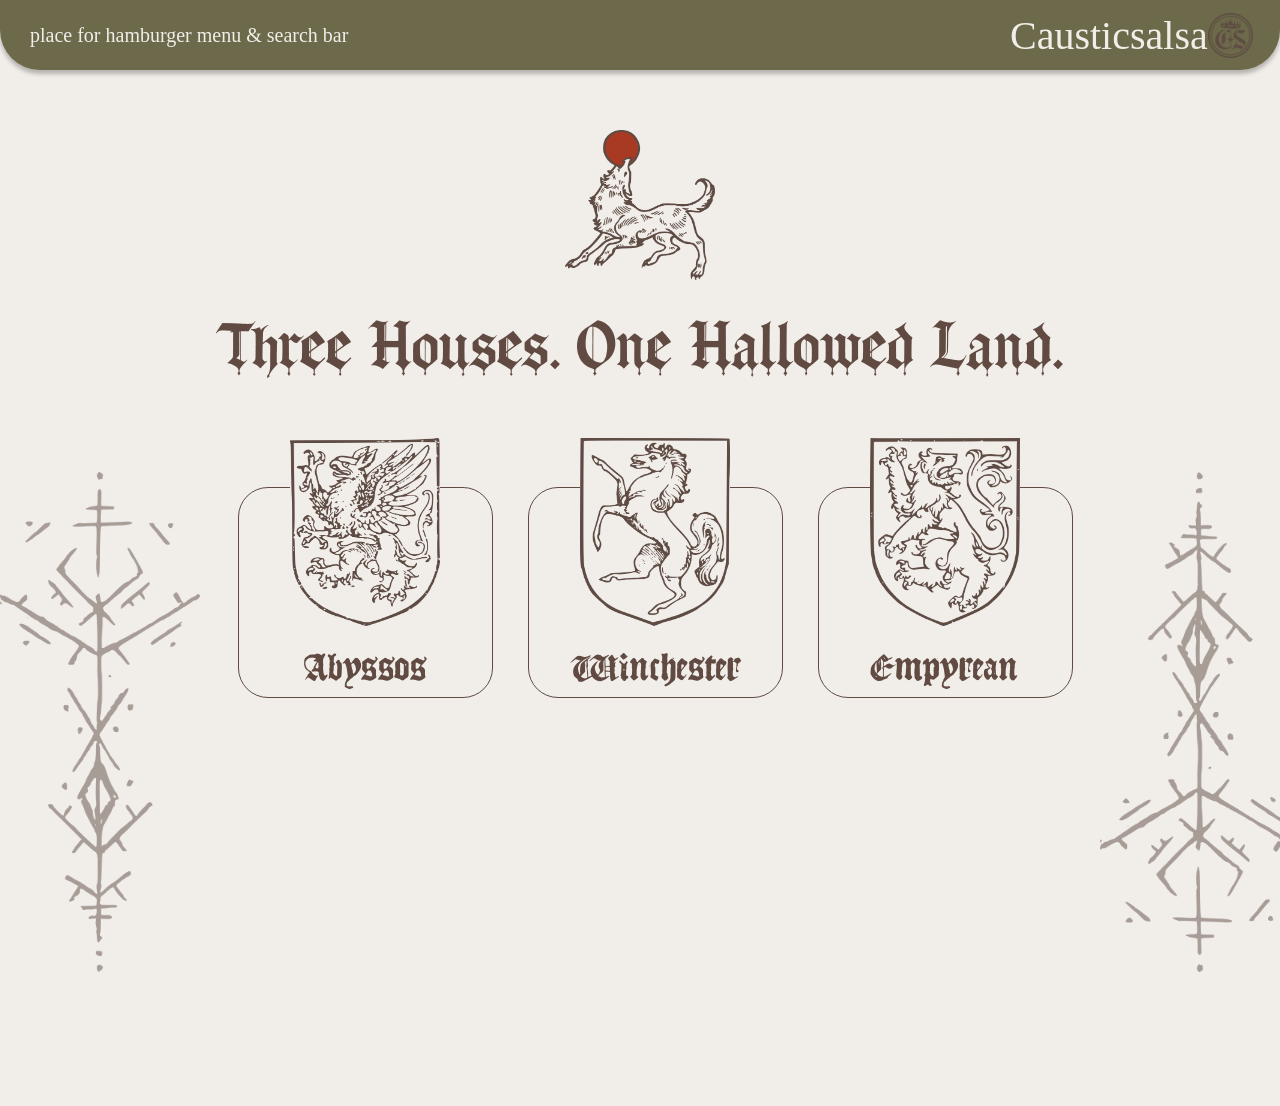
==== three-houses.html @ 1ee5941f "begin copying over structure and editing three houses home page" ====
<!DOCTYPE html>
<html lang="en">
<head>
    <meta charset="UTF-8">
    <meta name="viewport" content="width=device-width, initial-scale=1.0">
    <title>a tale of three houses</title>
    <link rel="stylesheet" href="./stylesheets/three-houses.css">
</head>

<body>

<!-- sticky strip, top -->
    <div class="top-strip">
        <div class="top-strip-content">
        <p> place for hamburger menu & search bar </p>
            <div class="top-strip-logo">
                <p>Causticsalsa</p>
                <img src="./images/landing/causticsalsa-logo.png" width="45" height="45" alt="logo">
            </div>
        </div>
    </div>

    <div class="content">
        <div class="header"> 
            <div class="header-image">
                <img src="./images/three-houses/header-image-wolf.png" width="150" height="150" alt="wolf gnawing the sun">
            </div>
            <div class="header-text">
                <p>Three Houses. One Hallowed Land.</p>
            </div>

        </div>
        <div class="spread-container">
            <div class="decoration">
                <img src="./images/three-houses/decoration-upward.png" width="200" height="500" alt="rune">
            </div>
            <div class="house-container">
                <div class="house">
                    <div class="house-border">
                        <div class="house-sigil">
                            <img src="./images/three-houses/griffin-sigil.png" width="150" height="188" alt="griffin sigil">
                        </div>
                        <div class="house-name">
                            <p>
                                Abyssos
                            </p>
                        </div>
                    </div>
                </div>
                <div class="house">
                    <div class="house-border">
                        <div class="house-sigil">
                            <img src="./images/three-houses/colt-sigil.png" width="150" height="188" alt="colt sigil">
                        </div>
                        <div class="house-name">
                            <p>
                                Winchester
                            </p>
                        </div>
                    </div>
                </div>
                <div class="house">
                    <div class="house-border">
                        <div class="house-sigil">
                            <img src="./images/three-houses/lion-sigil.png" width="150" height="188" alt="lion sigil">
                        </div>
                        <div class="house-name">
                            <p>
                                Empyrean
                            </p>
                        </div>
                    </div>
                </div>
            </div>
            <div class="decoration">
                <img src="./images/three-houses/decoration-downward.png" width="200" height="500" alt="rune">
            </div>
        </div>

    </div>

</body>
---- stylesheets/three-houses.css ----
html, body {
  overscroll-behavior-y: none;
}

@font-face {
  font-family: 'Grimoire Noire';
  src: url('../fonts/GrimoireNoire.otf') format('opentype');
  font-weight: normal;
  font-style: normal;
  font-display: swap;
}

@font-face {
  font-family: 'Canterbury';
  src: url('../fonts/Canterbury.ttf') format('opentype');
  font-weight: normal;
  font-style: normal;
  font-display: swap;
}

@font-face {
  font-family: 'Landsknecht';
  src: url('../fonts/Landsknecht.otf') format('opentype');
  font-weight: normal;
  font-style: normal;
  font-display: swap;
}

* {
    margin: 0px 0px 0px 0px;
    padding: 0px;
    box-sizing: border-box;
}

body {
    background-color: #F1EEE9;
    margin: 0px 0px 0px 0px;
    color: #614A42;
}

/* sticky strip, top */
.top-strip {
        position: sticky;
        top: 0px;
        margin: 0px;
        width: 100%;
        height: 70px;
        border-radius: 0px 0px 40px 40px;
        background-color: #6C6A4A;
        z-index: 100;
        box-shadow: 0px 4px 4px rgba(0, 0, 0, 0.25);
        color: #F1EEE9;
    }
    
        .top-strip-content {
            display: flex;
            justify-content: center;
            align-items: center;
            height: 100%;
            margin: 0px 30px auto 30px;
            justify-content: space-between;
            font-family: 'Canterbury', serif;
            font-size: 20px;
        }

            .top-strip-logo {
                font-family: 'Canterbury', serif;
                font-size: 40px;
                justify-content: space-between;
                display: flex;
                align-items: center;
                width: 240px;
            }

/* content */
.content {
        display: flex;
        flex-direction: column;
        justify-content: center;
        background-color: #F1EEE9;
        border-radius: 70px;
        margin: 30px auto 100px auto;
    }

    .header {
        margin: auto;
        text-align: center;
    }

        .header-image {
            margin: 30px auto 30px auto;
        }

        .header-text {
            font-family: 'Grimoire Noire', serif;
            font-size: 65px;
        }

    .spread-container {
        display: flex;
        margin: 80px auto 30px auto;
        justify-content: space-between;
    }

        .decoration {
            width: 210px;
            /* background-color: #6C6A4A; */
            margin: auto;
        }

        .house-container {
            margin: 10px;
            display: flex;
            justify-content: space-between;
        }

        .house {
            width: 280px;
            margin: 5px;
            /* background-color: #6C6A4A; */
            align-items: center;
        }
        
            .house-border {
                border: 1.5px solid #614A42;
                border-radius: 30px;
                width: 255px;
                padding: 10px;
                text-align: center;
                margin: auto;
            }

                .house-sigil {
                    margin-top: -60px;
                }

                .house-name {
                    font-family: 'Landsknecht', serif;
                    font-size: 35px;
                    margin-top: 20px;
                }
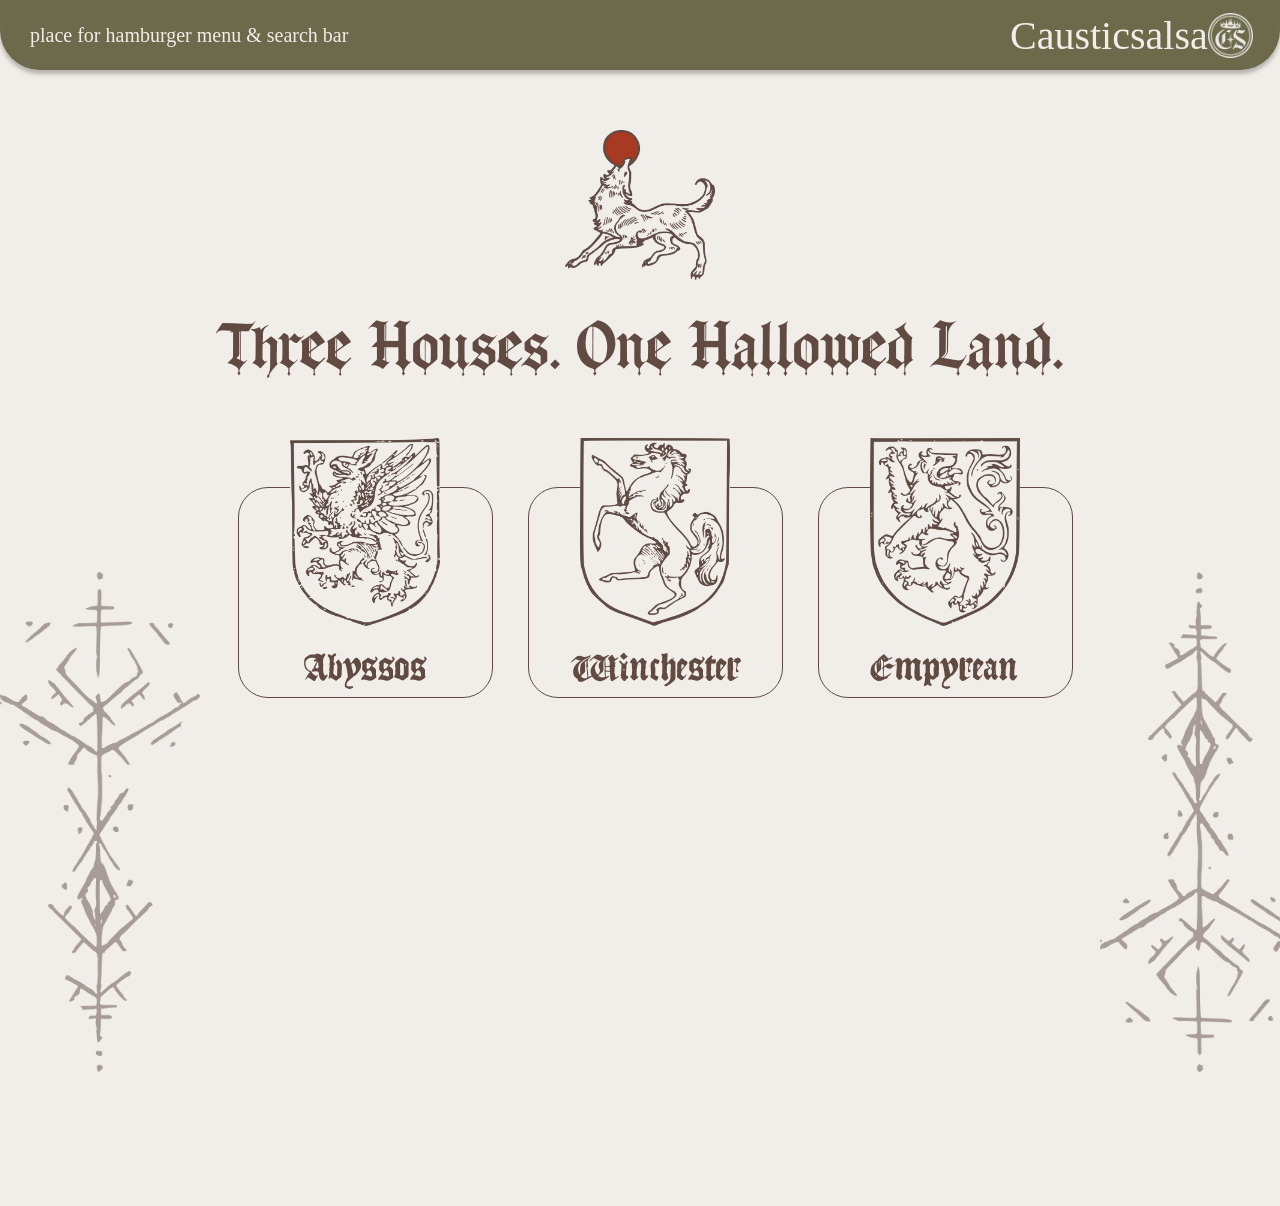
==== commit 9a19f763: "add backlink and fix decorations" ====
--- a/three-houses.html
+++ b/three-houses.html
@@ -14,8 +14,12 @@
         <div class="top-strip-content">
         <p> place for hamburger menu & search bar </p>
             <div class="top-strip-logo">
-                <p>Causticsalsa</p>
-                <img src="./images/landing/causticsalsa-logo.png" width="45" height="45" alt="logo">
+                <a href="./index.html">
+                    <p>
+                        Causticsalsa
+                    </p>
+                </a>
+                <img src="./images/three-houses/causticsalsa-logo-brown.png" width="45" height="45" alt="logo">
             </div>
         </div>
     </div>
--- a/stylesheets/three-houses.css
+++ b/stylesheets/three-houses.css
@@ -36,6 +36,11 @@
     background-color: #F1EEE9;
     margin: 0px 0px 0px 0px;
     color: #614A42;
+}
+
+a {
+  text-decoration: none;
+  color: #F1EEE9;
 }
 
 /* sticky strip, top */
@@ -104,8 +109,8 @@
 
         .decoration {
             width: 210px;
+            margin-top: 100px;
             /* background-color: #6C6A4A; */
-            margin: auto;
         }
 
         .house-container {
@@ -122,7 +127,7 @@
         }
         
             .house-border {
-                border: 1.5px solid #614A42;
+                border: 1.75px solid #614A42;
                 border-radius: 30px;
                 width: 255px;
                 padding: 10px;
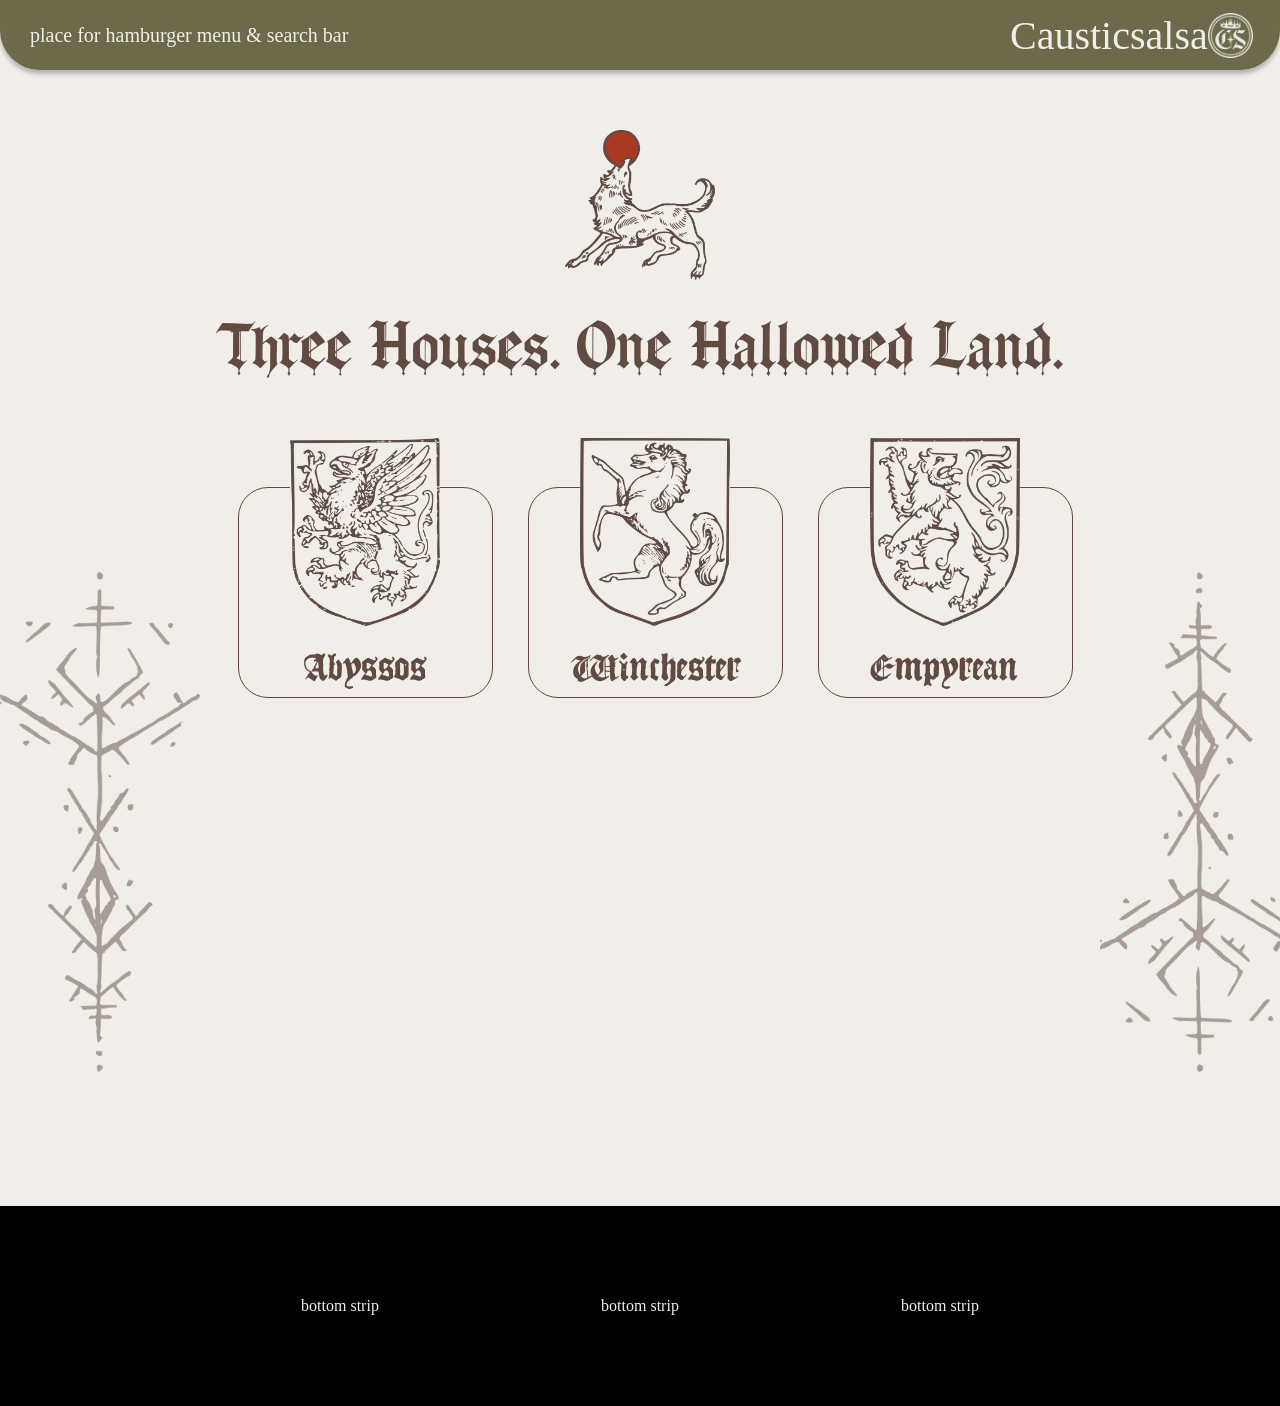
==== commit 25ae411a: "add bottom banner" ====
--- a/three-houses.html
+++ b/three-houses.html
@@ -83,4 +83,23 @@
 
     </div>
 
+    <!-- sticky strip, bottom -->
+    <div class="bottom-strip">
+        <div class="bottom-strip-text">
+        <p>
+            bottom strip
+        </p>
+        </div>
+        <div class="bottom-strip-text">
+        <p>
+            bottom strip
+        </p>
+        </div>
+        <div class="bottom-strip-text">
+        <p>
+            bottom strip
+        </p>
+        </div>
+    </div>
+    
 </body>
--- a/stylesheets/three-houses.css
+++ b/stylesheets/three-houses.css
@@ -143,4 +143,24 @@
                     font-family: 'Landsknecht', serif;
                     font-size: 35px;
                     margin-top: 20px;
-                }+                }
+
+/* sticky strip, bottom */
+    .bottom-strip {
+        bottom: 0px;
+        margin: 0px;
+        width: 100%;
+        height: 200px;
+        background-color: black;
+        box-shadow: 0px 4px 4px rgba(0, 0, 0, 0.25);
+        display: flex;
+        flex-direction: row;
+        justify-content: center;
+        align-items: center;
+    }
+
+        .bottom-strip-text {
+            width: 300px;
+            text-align: center;
+            color: #F1EEE9;
+        }
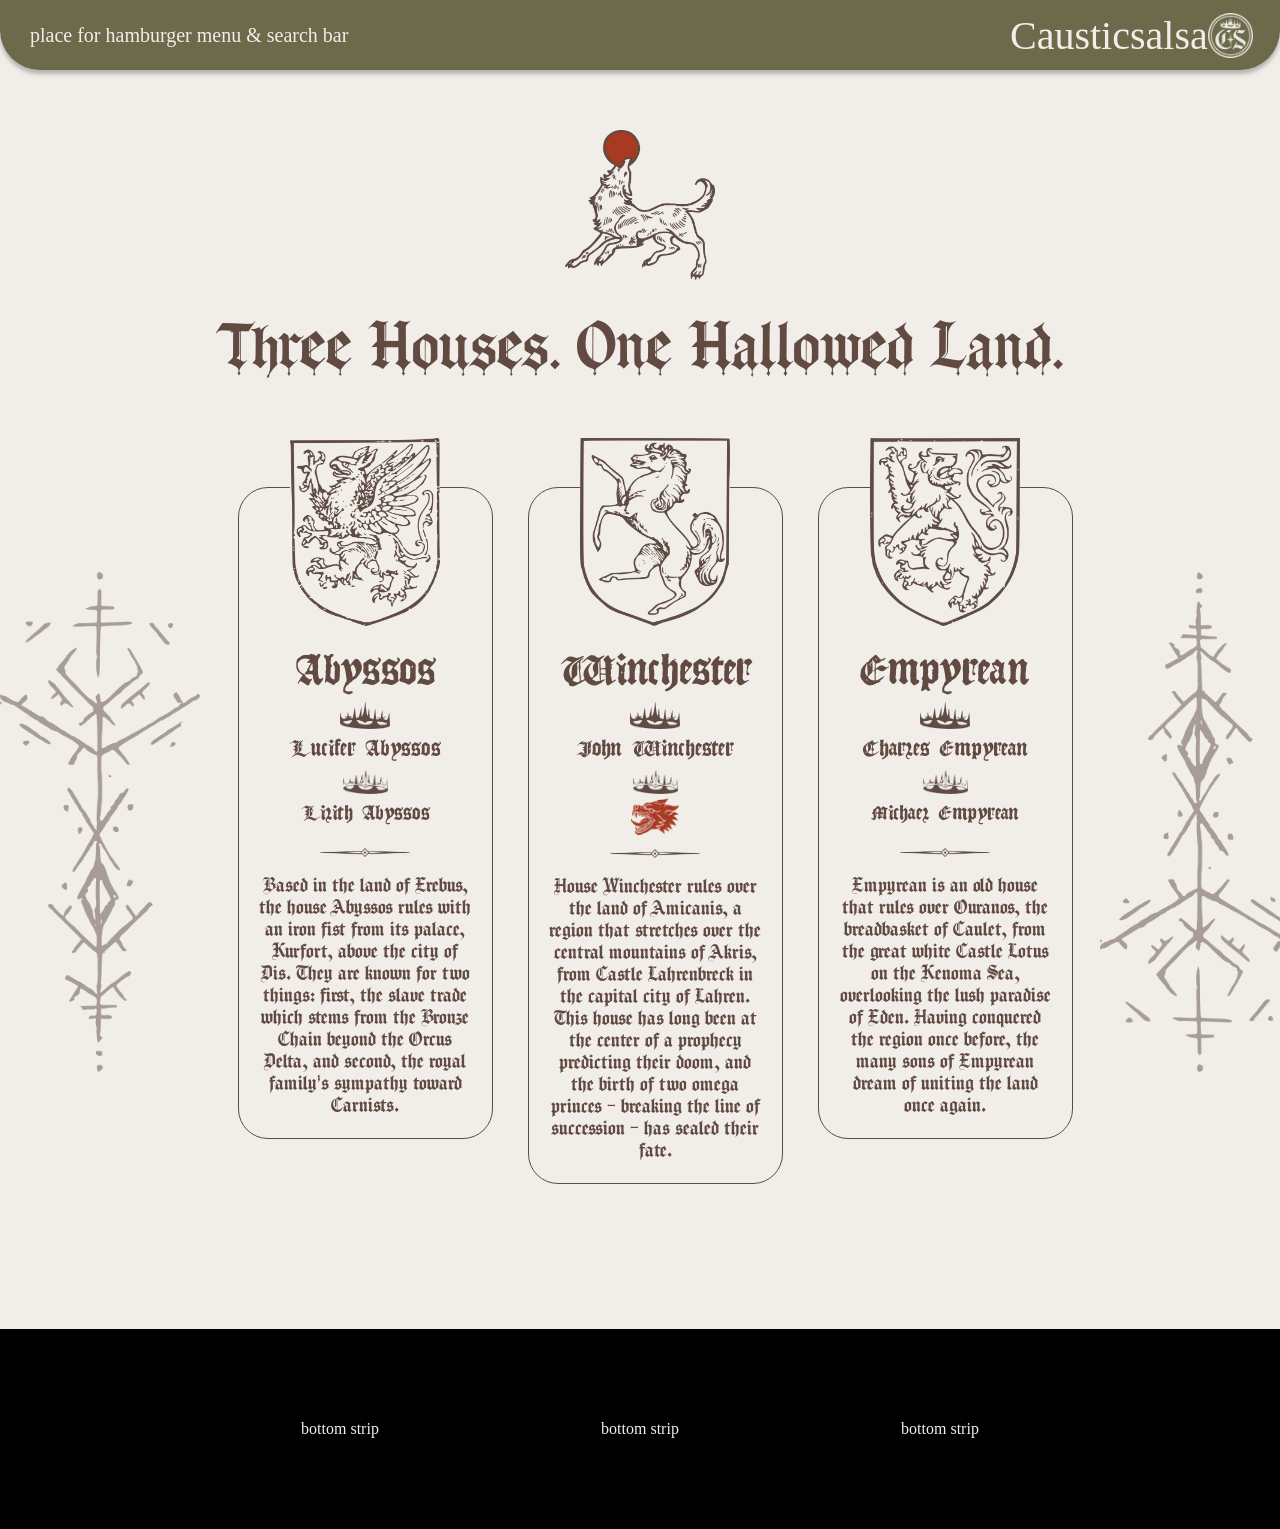
==== commit 6db477f2: "add content to each house column" ====
--- a/three-houses.html
+++ b/three-houses.html
@@ -49,6 +49,30 @@
                                 Abyssos
                             </p>
                         </div>
+                        <div class="ruler-crown">
+                            <img src="./images/three-houses/filled-crown.png" width="50" height="27" alt="crown">
+                        </div>
+                        <div class="ruler">
+                            <p> 
+                                Lucifer Abyssos
+                            </p>
+                        </div>
+                        <div class="small-crown">
+                            <img src="./images/three-houses/unfilled-crown.png" width="45" height="24" alt="crown">
+                        </div>
+                        <div class="small-ruler">
+                            <p>
+                                Lilith Abyssos
+                            </p>
+                        </div>
+                        <div class="divider">
+                            <img src="./images/three-houses/divider.png" width="90" height="9" alt="divider">
+                        </div>
+                        <div class="house-summary">
+                            <p>
+                                Based in the land of Erebus, the house Abyssos rules with an iron fist from its palace, Kurfort, above the city of Dis. They are known for two things: first, the slave trade which stems from the Bronze Chain beyond the Orcus Delta, and second, the royal family’s sympathy toward Carnists. 
+                            </p>
+                        </div>
                     </div>
                 </div>
                 <div class="house">
@@ -61,6 +85,28 @@
                                 Winchester
                             </p>
                         </div>
+                        <div class="ruler-crown">
+                            <img src="./images/three-houses/filled-crown.png" width="50" height="27" alt="crown">
+                        </div>
+                        <div class="ruler">
+                            <p> 
+                                John Winchester
+                            </p>
+                        </div>
+                        <div class="small-crown">
+                            <img src="./images/three-houses/unfilled-crown.png" width="45" height="24" alt="crown">
+                        </div>
+                        <div class="winchester-wolf">
+                            <img src="./images/three-houses/red-wolf.png" width="48" height="37" alt="red-wolf">
+                        </div>
+                        <div class="divider">
+                            <img src="./images/three-houses/divider.png" width="90" height="9" alt="divider">
+                        </div>
+                        <div class="house-summary">
+                            <p>
+                                House Winchester rules over the land of Amicanis, a region that stretches over the central mountains of Akris, from Castle Lahrenbreck in the capital city of Lahren. This house has long been at the center of a prophecy predicting their doom, and the birth of two omega princes – breaking the line of succession – has sealed their fate.
+                            </p>
+                        </div>
                     </div>
                 </div>
                 <div class="house">
@@ -71,6 +117,30 @@
                         <div class="house-name">
                             <p>
                                 Empyrean
+                            </p>
+                        </div>
+                        <div class="ruler-crown">
+                            <img src="./images/three-houses/filled-crown.png" width="50" height="27" alt="crown">
+                        </div>
+                        <div class="ruler">
+                            <p> 
+                                Charles Empyrean
+                            </p>
+                        </div>
+                        <div class="small-crown">
+                            <img src="./images/three-houses/unfilled-crown.png" width="45" height="24" alt="crown">
+                        </div>
+                        <div class="small-ruler">
+                            <p>
+                                Michael Empyrean
+                            </p>
+                        </div>
+                        <div class="divider">
+                            <img src="./images/three-houses/divider.png" width="90" height="9" alt="divider">
+                        </div>
+                        <div class="house-summary">
+                            <p>
+                                Empyrean is an old house that rules over Ouranos, the breadbasket of Caulet, from the great white Castle Lotus on the Kenoma Sea, overlooking the lush paradise of Eden. Having conquered the region once before, the many sons of Empyrean dream of uniting the land once again.
                             </p>
                         </div>
                     </div>
--- a/stylesheets/three-houses.css
+++ b/stylesheets/three-houses.css
@@ -21,6 +21,14 @@
 @font-face {
   font-family: 'Landsknecht';
   src: url('../fonts/Landsknecht.otf') format('opentype');
+  font-weight: normal;
+  font-style: normal;
+  font-display: swap;
+}
+
+@font-face {
+  font-family: 'Highborne Blackletter';
+  src: url('../fonts/HighborneBlackletter.otf') format('opentype');
   font-weight: normal;
   font-style: normal;
   font-display: swap;
@@ -141,9 +149,43 @@
 
                 .house-name {
                     font-family: 'Landsknecht', serif;
-                    font-size: 35px;
+                    font-size: 40px;
                     margin-top: 20px;
                 }
+
+                .ruler-crown {
+                    margin: 10px auto 5px auto;
+                }
+
+                .ruler {
+                    font-family: 'Landsknecht', serif;
+                    font-size: 21px;
+                }
+
+                .small-crown {
+                    margin: 10px auto 5px auto;
+
+                }
+
+                .small-ruler {
+                    font-family: 'Landsknecht', serif;
+                    font-size: 19px;
+                }
+
+                .divider {
+                    margin: 20px auto 15px auto;
+                }
+
+                .house-summary {
+                    font-family: 'Highborne Blackletter', serif;
+                    font-size: 20px;
+                    margin: 10px;
+                }
+
+                .winchester-wolf {
+                    margin: -5px auto -15px auto;
+                }
+
 
 /* sticky strip, bottom */
     .bottom-strip {
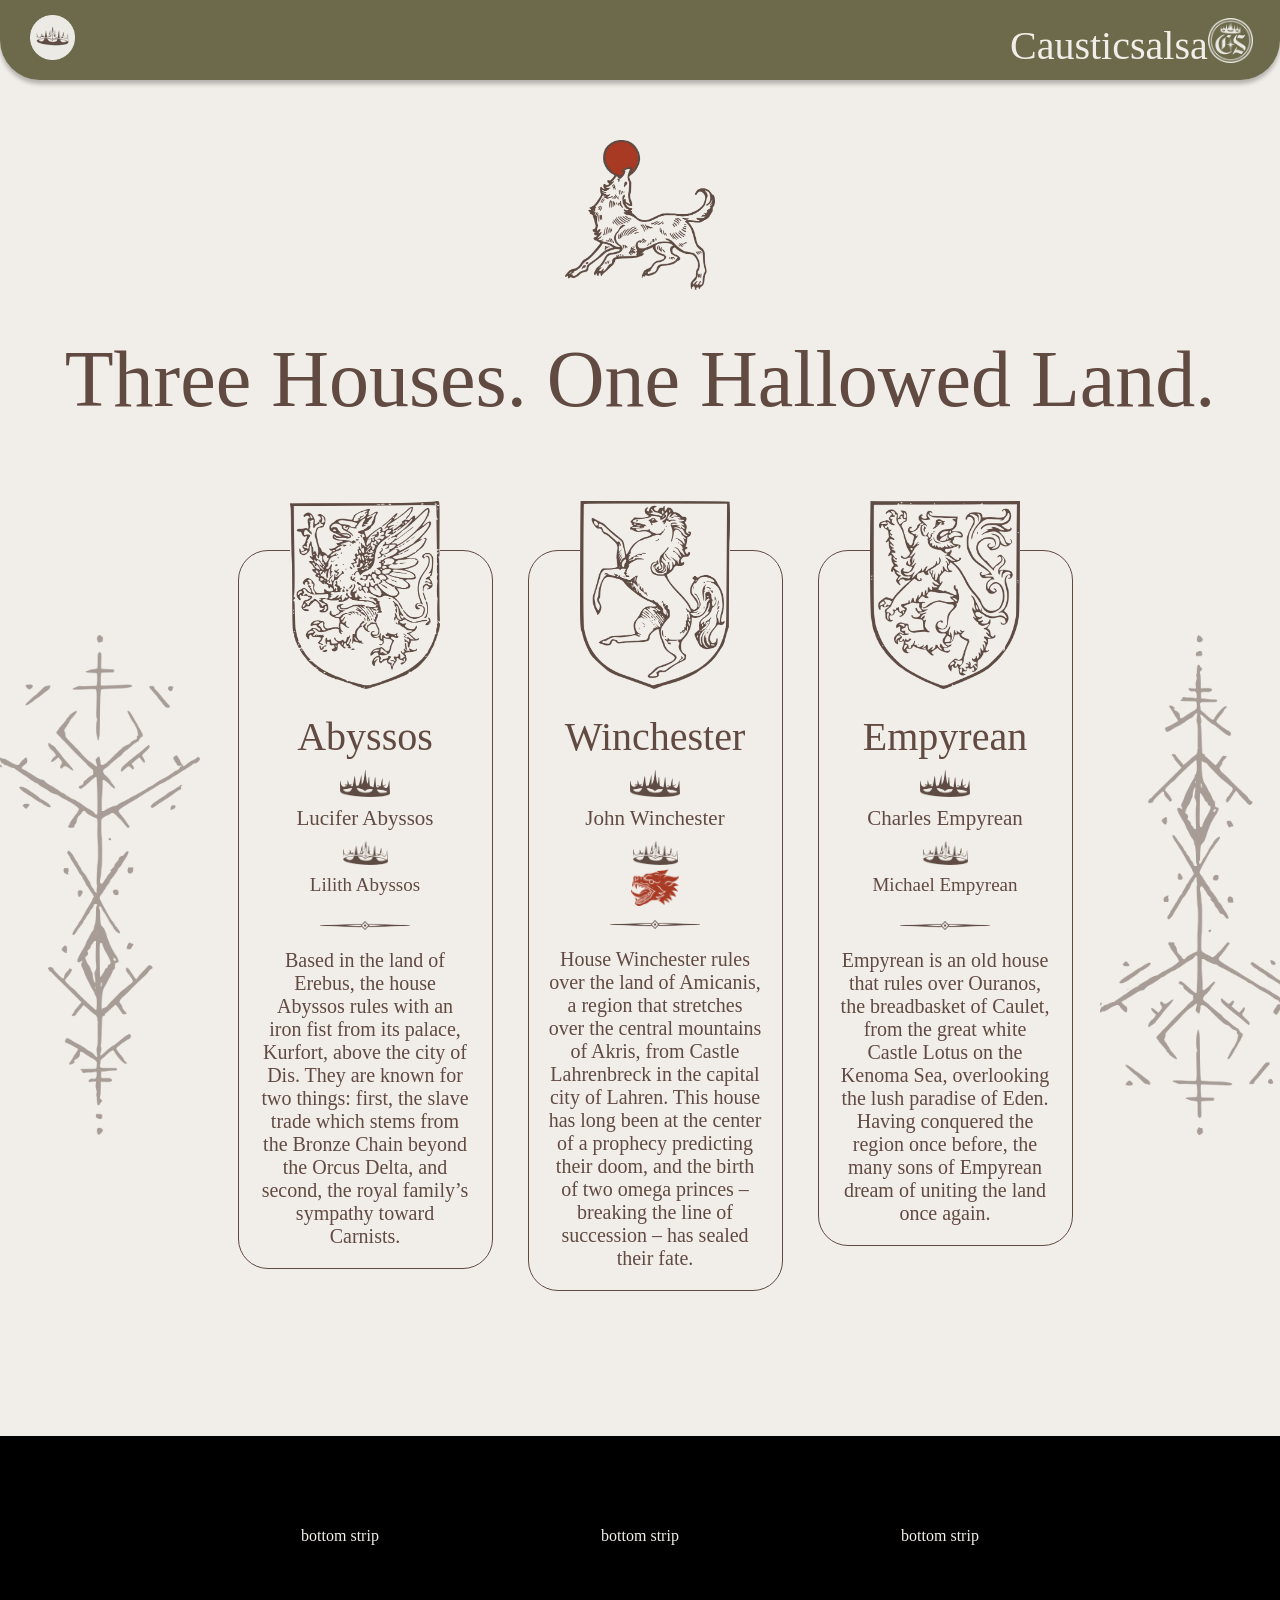
==== commit 9c935645: "change font file format, add hamburger menu image" ====
--- a/three-houses.html
+++ b/three-houses.html
@@ -12,14 +12,18 @@
 <!-- sticky strip, top -->
     <div class="top-strip">
         <div class="top-strip-content">
-        <p> place for hamburger menu & search bar </p>
+        <div class="top-strip-buttons">
+            <img src="./images/menus/hamburger-unfilled.png" width="45" height="45">
+        </div>
             <div class="top-strip-logo">
                 <a href="./index.html">
                     <p>
                         Causticsalsa
                     </p>
                 </a>
-                <img src="./images/three-houses/causticsalsa-logo-brown.png" width="45" height="45" alt="logo">
+                <a href="./index.html">
+                    <img src="./images/menus/causticsalsa-logo-cream.png" width="45" height="45" alt="logo">
+                </a>
             </div>
         </div>
     </div>
--- a/stylesheets/three-houses.css
+++ b/stylesheets/three-houses.css
@@ -57,7 +57,7 @@
         top: 0px;
         margin: 0px;
         width: 100%;
-        height: 70px;
+        height: 80px;
         border-radius: 0px 0px 40px 40px;
         background-color: #6C6A4A;
         z-index: 100;
@@ -76,6 +76,10 @@
             font-size: 20px;
         }
 
+            .top-strip-buttons {
+                
+            }
+
             .top-strip-logo {
                 font-family: 'Canterbury', serif;
                 font-size: 40px;
@@ -83,6 +87,7 @@
                 display: flex;
                 align-items: center;
                 width: 240px;
+                margin-top: 10px;
             }
 
 /* content */
@@ -106,7 +111,8 @@
 
         .header-text {
             font-family: 'Grimoire Noire', serif;
-            font-size: 65px;
+            font-size: 80px;
+            margin: 40px auto 30px auto;
         }
 
     .spread-container {
